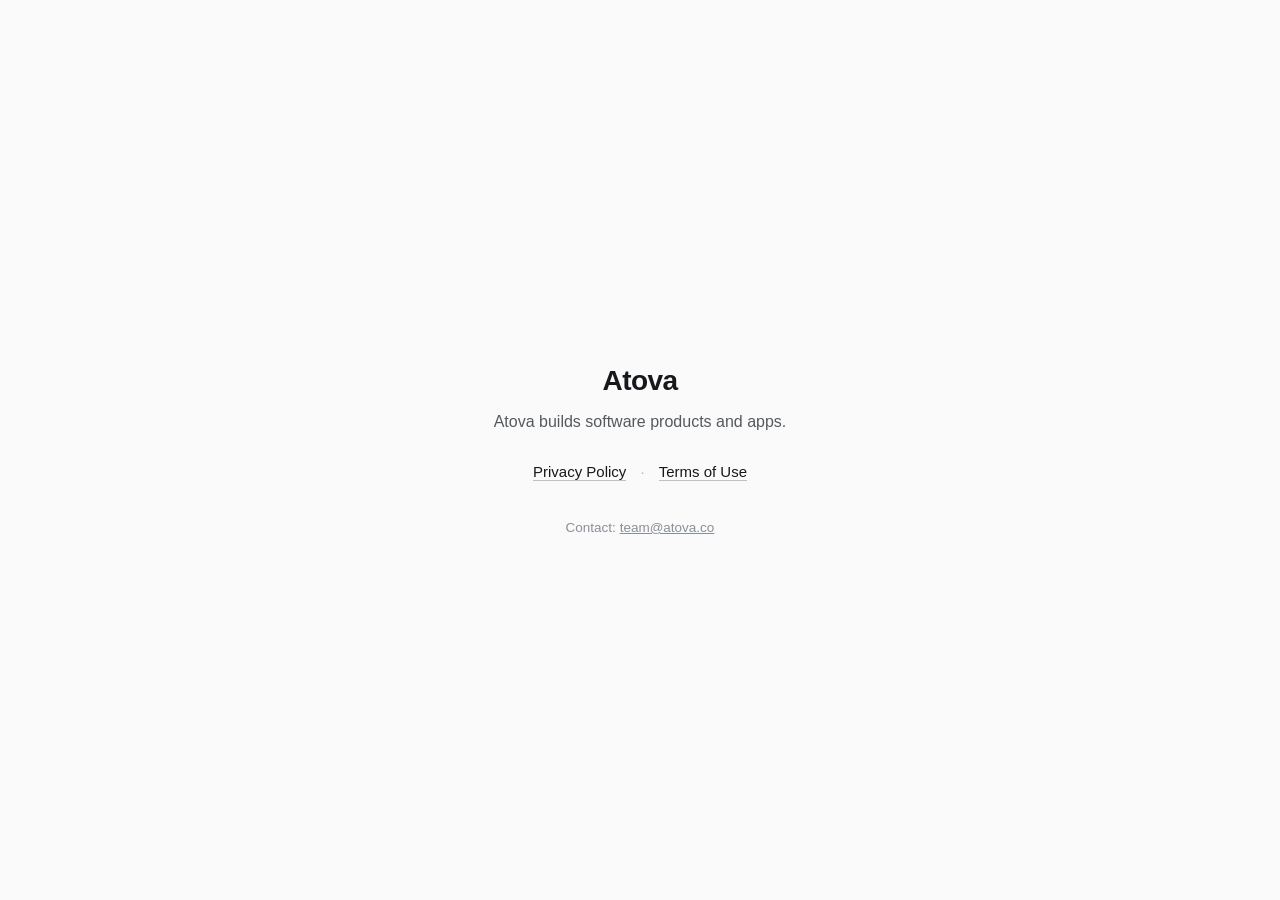
==== index.html @ 23000b29 "Atova homepage + Snore Tracker privacy/terms pages Co-Authored-By: Claude Sonnet 5 <noreply@anthropi" ====
<!doctype html>
<html lang="en">
<head>
  <meta charset="utf-8" />
  <meta name="viewport" content="width=device-width, initial-scale=1" />
  <title>Atova</title>
  <style>
    :root { color-scheme: light; }
    * { box-sizing: border-box; }
    html, body {
      margin: 0;
      height: 100%;
      background: #fafafa;
      color: #16181c;
      font-family: -apple-system, BlinkMacSystemFont, "Segoe UI", Roboto, Helvetica, Arial, sans-serif;
    }
    body {
      display: flex;
      align-items: center;
      justify-content: center;
      padding: 24px;
    }
    main {
      max-width: 420px;
      text-align: center;
    }
    h1 {
      font-size: 28px;
      font-weight: 700;
      letter-spacing: -0.02em;
      margin: 0 0 12px;
    }
    p {
      font-size: 16px;
      line-height: 1.6;
      color: #55595f;
      margin: 0 0 28px;
    }
    nav {
      font-size: 15px;
      margin-bottom: 40px;
    }
    nav a {
      color: #16181c;
      text-decoration: none;
      border-bottom: 1px solid rgba(22,24,28,0.25);
    }
    nav a:hover { border-bottom-color: currentColor; }
    nav span {
      color: #b5b9c0;
      margin: 0 10px;
    }
    footer {
      font-size: 13.5px;
      color: #8a8f97;
    }
    footer a { color: inherit; }
  </style>
</head>
<body>
  <main>
    <h1>Atova</h1>
    <p>Atova builds software products and apps.</p>
    <nav>
      <a href="/snoretracker/privacy">Privacy Policy</a>
      <span>·</span>
      <a href="/snoretracker/terms">Terms of Use</a>
    </nav>
    <footer>Contact: <a href="mailto:team@atova.co">team@atova.co</a></footer>
  </main>
</body>
</html>
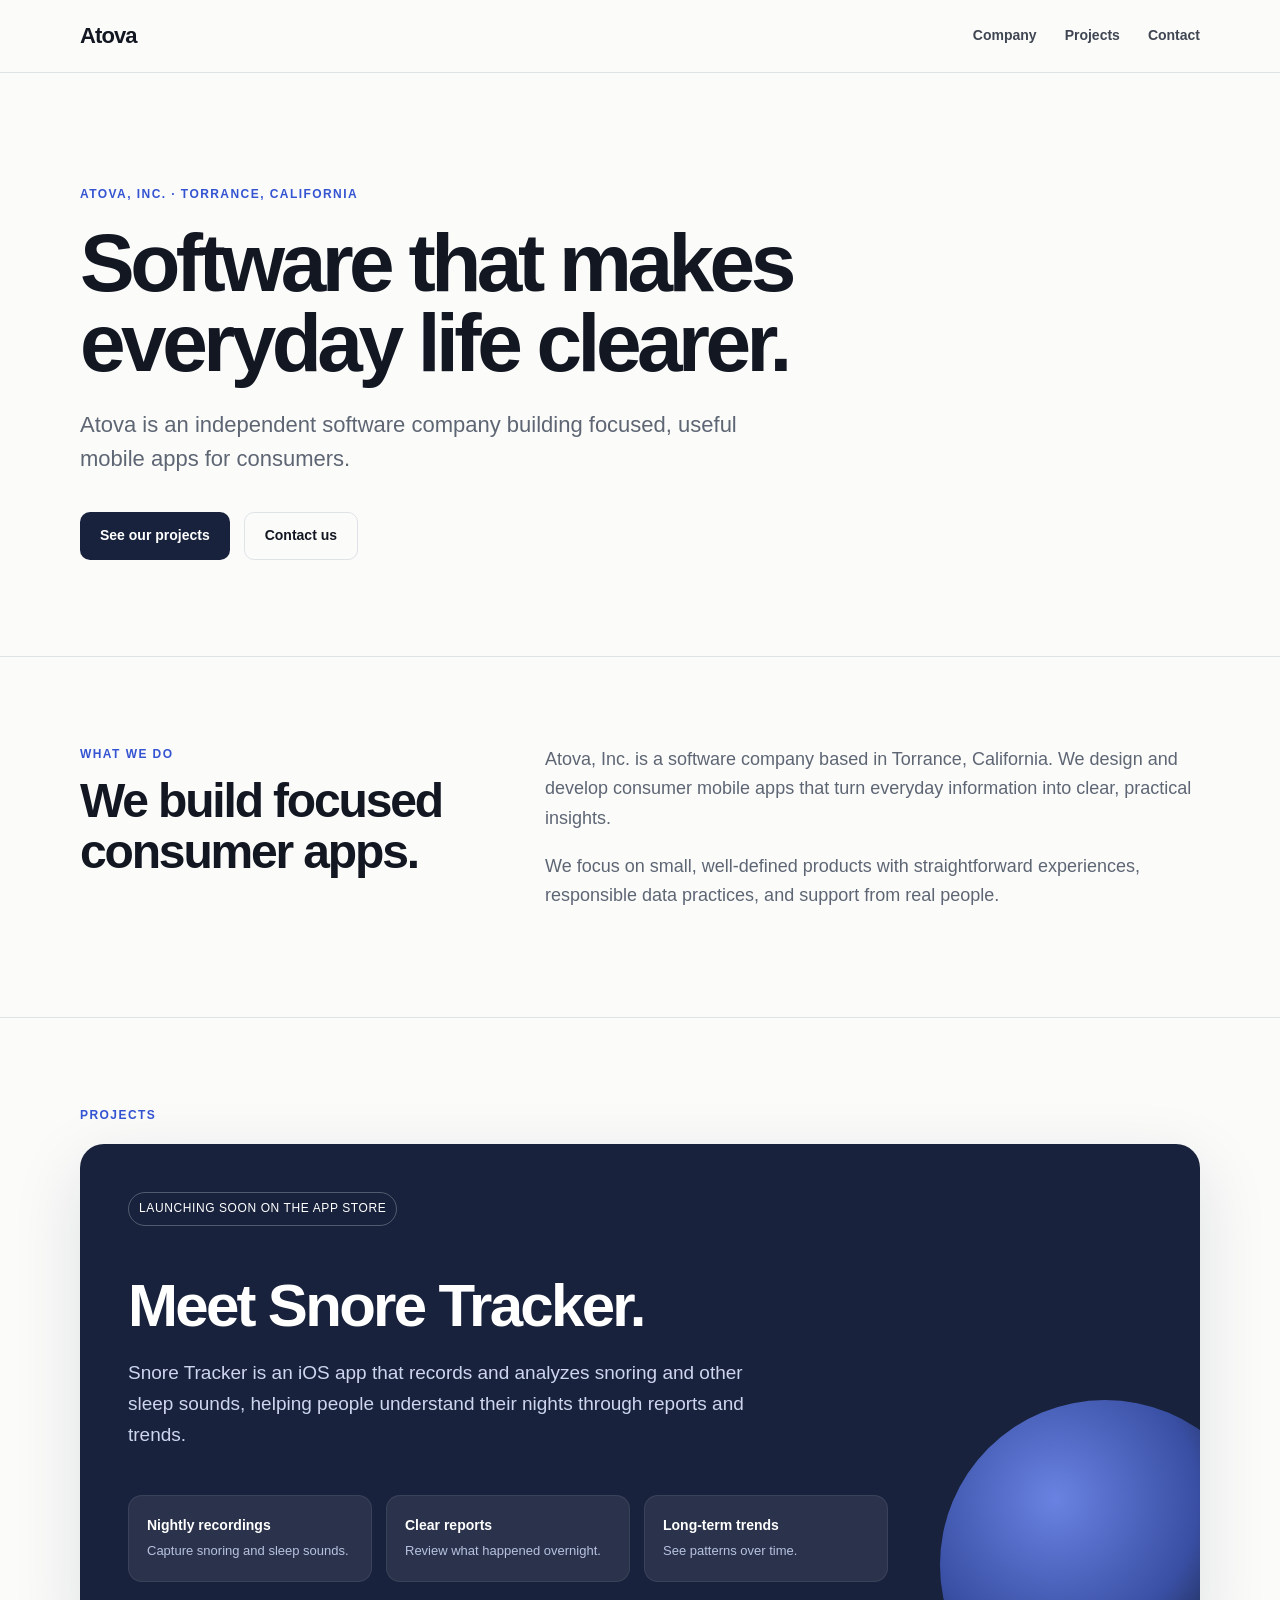
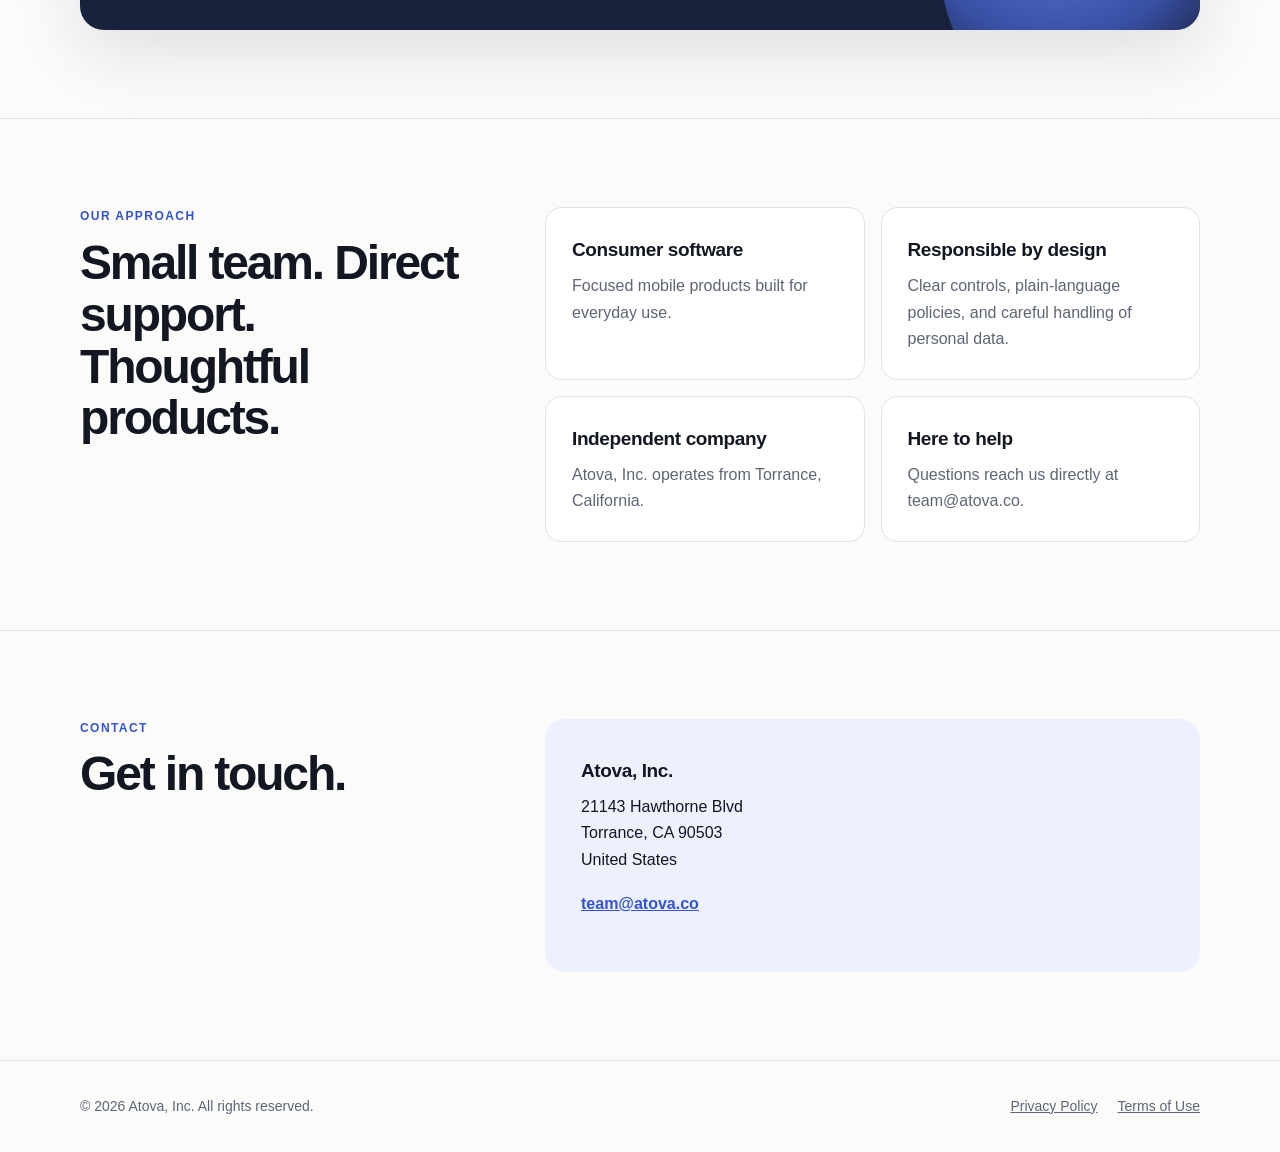
==== commit 9c6c5039: "Sync exact production homepage Updated the HTML structure and added new content, including a descrip" ====
--- a/index.html
+++ b/index.html
@@ -1,72 +1,9 @@
-<!doctype html>
-<html lang="en">
-<head>
-  <meta charset="utf-8" />
-  <meta name="viewport" content="width=device-width, initial-scale=1" />
-  <title>Atova</title>
-  <style>
-    :root { color-scheme: light; }
-    * { box-sizing: border-box; }
-    html, body {
-      margin: 0;
-      height: 100%;
-      background: #fafafa;
-      color: #16181c;
-      font-family: -apple-system, BlinkMacSystemFont, "Segoe UI", Roboto, Helvetica, Arial, sans-serif;
-    }
-    body {
-      display: flex;
-      align-items: center;
-      justify-content: center;
-      padding: 24px;
-    }
-    main {
-      max-width: 420px;
-      text-align: center;
-    }
-    h1 {
-      font-size: 28px;
-      font-weight: 700;
-      letter-spacing: -0.02em;
-      margin: 0 0 12px;
-    }
-    p {
-      font-size: 16px;
-      line-height: 1.6;
-      color: #55595f;
-      margin: 0 0 28px;
-    }
-    nav {
-      font-size: 15px;
-      margin-bottom: 40px;
-    }
-    nav a {
-      color: #16181c;
-      text-decoration: none;
-      border-bottom: 1px solid rgba(22,24,28,0.25);
-    }
-    nav a:hover { border-bottom-color: currentColor; }
-    nav span {
-      color: #b5b9c0;
-      margin: 0 10px;
-    }
-    footer {
-      font-size: 13.5px;
-      color: #8a8f97;
-    }
-    footer a { color: inherit; }
-  </style>
-</head>
-<body>
-  <main>
-    <h1>Atova</h1>
-    <p>Atova builds software products and apps.</p>
-    <nav>
-      <a href="/snoretracker/privacy">Privacy Policy</a>
-      <span>·</span>
-      <a href="/snoretracker/terms">Terms of Use</a>
-    </nav>
-    <footer>Contact: <a href="mailto:team@atova.co">team@atova.co</a></footer>
-  </main>
-</body>
-</html>
+<!doctype html><html lang="en"><head><meta charset="utf-8"><meta name="viewport" content="width=device-width, initial-scale=1"><meta name="description" content="Atova, Inc. is a software company based in Torrance, California, building thoughtful consumer mobile apps."><title>Atova, Inc. | Consumer Mobile Apps</title><link rel="stylesheet" href="styles.css"></head><body>
+<header class="site-header"><div class="wrap header-inner"><a class="brand" href="index.html">Atova</a><nav class="site-nav" aria-label="Main navigation"><a href="#company">Company</a><a href="#product">Projects</a><a href="#contact">Contact</a></nav></div></header>
+<main>
+<section class="hero"><div class="wrap"><div class="eyebrow">Atova, Inc. · Torrance, California</div><h1>Software that makes everyday life clearer.</h1><p class="lede">Atova is an independent software company building focused, useful mobile apps for consumers.</p><div class="hero-actions"><a class="button" href="#product">See our projects</a><a class="button secondary" href="mailto:team@atova.co">Contact us</a></div></div></section>
+<section class="section" id="company"><div class="wrap grid-two"><div><div class="eyebrow">What we do</div><h2>We build focused consumer apps.</h2></div><div class="copy"><p>Atova, Inc. is a software company based in Torrance, California. We design and develop consumer mobile apps that turn everyday information into clear, practical insights.</p><p>We focus on small, well-defined products with straightforward experiences, responsible data practices, and support from real people.</p></div></div></section>
+<section class="section" id="product"><div class="wrap"><div class="eyebrow" style="margin-bottom:18px">Projects</div><div class="product-card"><span class="product-tag">Launching soon on the App Store</span><h2>Meet Snore Tracker.</h2><p>Snore Tracker is an iOS app that records and analyzes snoring and other sleep sounds, helping people understand their nights through reports and trends.</p><div class="feature-grid"><div class="feature"><strong>Nightly recordings</strong><span>Capture snoring and sleep sounds.</span></div><div class="feature"><strong>Clear reports</strong><span>Review what happened overnight.</span></div><div class="feature"><strong>Long-term trends</strong><span>See patterns over time.</span></div></div></div></div></section>
+<section class="section"><div class="wrap grid-two"><div><div class="eyebrow">Our approach</div><h2>Small team. Direct support. Thoughtful products.</h2></div><div class="details"><div class="detail"><h3>Consumer software</h3><p>Focused mobile products built for everyday use.</p></div><div class="detail"><h3>Responsible by design</h3><p>Clear controls, plain-language policies, and careful handling of personal data.</p></div><div class="detail"><h3>Independent company</h3><p>Atova, Inc. operates from Torrance, California.</p></div><div class="detail"><h3>Here to help</h3><p>Questions reach us directly at team@atova.co.</p></div></div></div></section>
+<section class="section" id="contact"><div class="wrap grid-two"><div><div class="eyebrow">Contact</div><h2>Get in touch.</h2></div><div class="contact-box"><h3>Atova, Inc.</h3><p>21143 Hawthorne Blvd<br>Torrance, CA 90503<br>United States</p><p><a href="mailto:team@atova.co">team@atova.co</a></p></div></div></section>
+</main><footer class="site-footer"><div class="wrap footer-inner"><span>© 2026 Atova, Inc. All rights reserved.</span><div class="footer-links"><a href="privacy.html">Privacy Policy</a><a href="terms.html">Terms of Use</a></div></div></footer></body></html>
--- a/styles.css
+++ b/styles.css
@@ -0,0 +1,82 @@
+:root {
+  --ink: #121722;
+  --muted: #5e6674;
+  --line: #dfe3e8;
+  --paper: #fbfbfa;
+  --card: #ffffff;
+  --blue: #3454d1;
+  --blue-soft: #edf1ff;
+  --night: #18223c;
+  --max: 1120px;
+}
+* { box-sizing: border-box; }
+html { scroll-behavior: smooth; }
+body { margin: 0; color: var(--ink); background: var(--paper); font: 16px/1.65 -apple-system, BlinkMacSystemFont, "Segoe UI", Helvetica, Arial, sans-serif; }
+a { color: inherit; }
+.wrap { width: min(calc(100% - 40px), var(--max)); margin: 0 auto; }
+.site-header { position: sticky; top: 0; z-index: 10; background: rgba(251,251,250,.94); border-bottom: 1px solid var(--line); backdrop-filter: blur(14px); }
+.header-inner { height: 72px; display: flex; align-items: center; justify-content: space-between; gap: 28px; }
+.brand { font-weight: 760; letter-spacing: -.04em; font-size: 22px; text-decoration: none; }
+.site-nav { display: flex; align-items: center; gap: 28px; }
+.site-nav a { color: #3f4652; text-decoration: none; font-size: 14px; font-weight: 620; }
+.site-nav a:hover { color: var(--blue); }
+.hero { padding: 112px 0 96px; border-bottom: 1px solid var(--line); overflow: hidden; }
+.eyebrow { color: var(--blue); text-transform: uppercase; letter-spacing: .12em; font-size: 12px; font-weight: 760; }
+h1 { max-width: 820px; margin: 18px 0 24px; font-size: clamp(46px, 7vw, 82px); line-height: .98; letter-spacing: -.055em; }
+.lede { max-width: 680px; margin: 0; color: var(--muted); font-size: clamp(18px, 2.2vw, 22px); line-height: 1.55; }
+.hero-actions { display: flex; flex-wrap: wrap; gap: 14px; margin-top: 36px; }
+.button { display: inline-flex; align-items: center; justify-content: center; min-height: 48px; padding: 0 20px; border-radius: 10px; background: var(--night); color: white; text-decoration: none; font-weight: 700; font-size: 14px; }
+.button.secondary { background: transparent; color: var(--ink); border: 1px solid var(--line); }
+.section { padding: 88px 0; }
+.section + .section { border-top: 1px solid var(--line); }
+.grid-two { display: grid; grid-template-columns: .75fr 1.25fr; gap: 72px; align-items: start; }
+h2 { margin: 10px 0 18px; font-size: clamp(32px, 4vw, 48px); line-height: 1.08; letter-spacing: -.045em; }
+h3 { margin: 0 0 8px; font-size: 19px; letter-spacing: -.02em; }
+p { margin: 0 0 18px; }
+.copy { color: var(--muted); font-size: 18px; }
+.product-card { position: relative; overflow: hidden; min-height: 430px; padding: 48px; border-radius: 24px; background: var(--night); color: white; box-shadow: 0 22px 70px rgba(17,27,53,.12); }
+.product-card:after { content: ""; position: absolute; width: 330px; height: 330px; right: -70px; bottom: -100px; border-radius: 50%; background: radial-gradient(circle at 35% 30%, #7894ff, #3f57b6 45%, transparent 70%); opacity: .85; }
+.product-tag { position: relative; z-index: 1; display: inline-block; padding: 6px 10px; border: 1px solid rgba(255,255,255,.25); border-radius: 999px; font-size: 12px; letter-spacing: .05em; text-transform: uppercase; }
+.product-card h2 { position: relative; z-index: 1; max-width: 620px; margin-top: 48px; font-size: clamp(38px,5vw,60px); }
+.product-card p { position: relative; z-index: 1; max-width: 620px; color: #ced6ee; font-size: 19px; }
+.feature-grid { position: relative; z-index: 1; display: grid; grid-template-columns: repeat(3,1fr); gap: 14px; margin-top: 44px; max-width: 760px; }
+.feature { padding: 18px; border-radius: 14px; background: rgba(255,255,255,.08); border: 1px solid rgba(255,255,255,.08); }
+.feature strong { display: block; font-size: 14px; }
+.feature span { color: #b8c2df; font-size: 13px; }
+.details { display: grid; grid-template-columns: repeat(2,1fr); gap: 16px; }
+.detail { padding: 26px; border: 1px solid var(--line); border-radius: 16px; background: var(--card); }
+.detail p { color: var(--muted); margin: 0; }
+.contact-box { padding: 36px; background: var(--blue-soft); border-radius: 20px; }
+.contact-box a { color: var(--blue); font-weight: 700; }
+.site-footer { padding: 34px 0; border-top: 1px solid var(--line); color: var(--muted); font-size: 14px; }
+.footer-inner { display: flex; justify-content: space-between; gap: 24px; flex-wrap: wrap; }
+.footer-links { display: flex; gap: 20px; }
+.legal-hero { padding: 76px 0 52px; border-bottom: 1px solid var(--line); }
+.legal-hero h1 { font-size: clamp(40px,6vw,64px); margin-bottom: 16px; }
+.legal-meta { color: var(--muted); }
+.legal-layout { display: grid; grid-template-columns: 220px minmax(0,720px); gap: 68px; padding: 64px 0 100px; }
+.legal-toc { position: sticky; top: 100px; align-self: start; padding: 18px; border: 1px solid var(--line); border-radius: 14px; background: var(--card); font-size: 13px; }
+.legal-toc strong { display: block; margin-bottom: 8px; }
+.legal-toc a { display: block; padding: 3px 0; color: var(--muted); text-decoration: none; }
+.legal h2 { margin: 48px 0 12px; font-size: 26px; letter-spacing: -.025em; }
+.legal h2:first-child { margin-top: 0; }
+.legal h3 { margin-top: 24px; }
+.legal p, .legal li { color: #474f5c; }
+.legal ul { padding-left: 24px; }
+.notice { padding: 18px 20px; border-radius: 12px; background: var(--blue-soft); color: #27396d; }
+@media (max-width: 760px) {
+  .wrap { width: min(calc(100% - 28px), var(--max)); }
+  .header-inner { height: 64px; }
+  .site-nav { gap: 16px; }
+  .site-nav a:nth-child(-n+2) { display: none; }
+  .hero { padding: 76px 0 64px; }
+  h1 { font-size: 48px; }
+  .section { padding: 64px 0; }
+  .grid-two, .legal-layout { grid-template-columns: 1fr; gap: 32px; }
+  .legal-toc { display: none; }
+  .product-card { padding: 28px; min-height: auto; }
+  .feature-grid, .details { grid-template-columns: 1fr; }
+  .product-card:after { opacity: .5; }
+  .legal-hero { padding: 54px 0 36px; }
+  .legal-layout { padding: 44px 0 72px; }
+}
